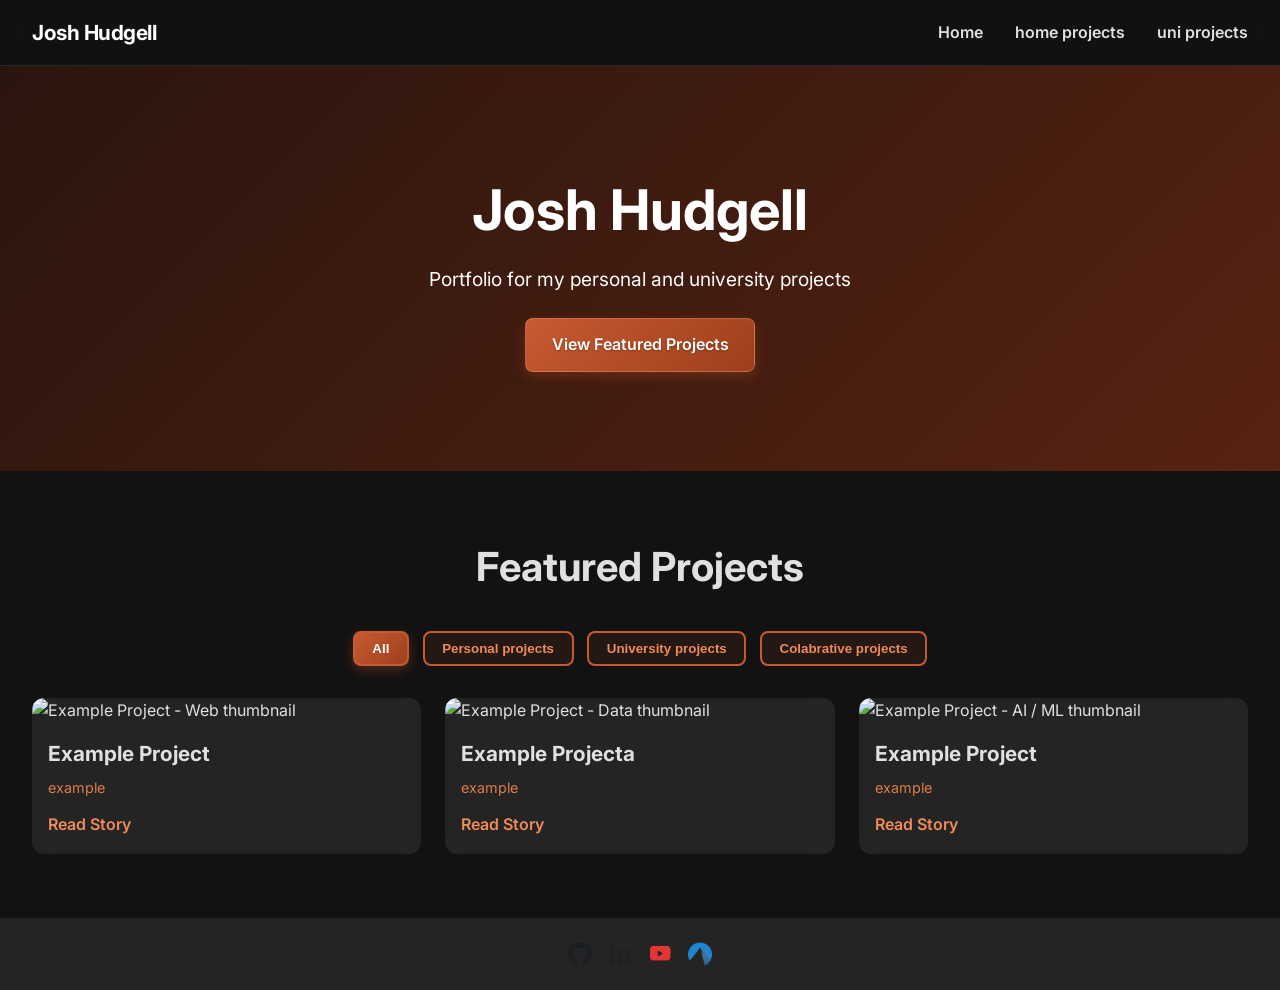
==== index.html @ 154a49a0 "initial commit Creation of the website and it's templets." ====
<!DOCTYPE html>
<html lang="en">
<head>
  <meta charset="UTF-8" />
  <meta name="viewport" content="width=device-width, initial-scale=1.0" />
  <title>Josh Hudgell – Portfolio</title>
  <meta name="description" content="Personal website showcasing academic and personal projects." />
  <link rel="preconnect" href="https://fonts.googleapis.com">
  <link rel="preconnect" href="https://fonts.gstatic.com" crossorigin>
  <link href="https://fonts.googleapis.com/css2?family=Inter:wght@400;600;700&display=swap" rel="stylesheet">
  <link rel="stylesheet" href="style.css" />
</head>
<body>
  <!-- Header Placeholder -->
  <div id="header-placeholder"></div>

  <!-- Hero Section -->
  <section id="hero" class="hero-section">
    <h1>Josh Hudgell</h1>
    <p>Portfolio for my personal and university projects</p>
    <a href="#projects" class="cta-button">View Featured Projects</a>
  </section>

  <!-- Featured Projects Section -->
  <section id="projects" class="projects-section">
    <h2>Featured Projects</h2>
    <div class="filter-bar">
      <button class="filter-btn active" data-filter="all">All</button>
      <button class="filter-btn" data-filter="web">Personal projects</button>
      <button class="filter-btn" data-filter="data">University projects</button>
      <button class="filter-btn" data-filter="hardware">Colabrative projects</button>
    </div>
    <div class="projects-grid">
      <!-- Card 1 -->
      <div class="project-card" data-tags="web" data-project="projects/personal-blog.html">
        <img src="https://via.placeholder.com/400x250/1e293b/60a5fa?text=Example+Project" alt="Example Project - Web thumbnail" />
        <h3>Example Project</h3>
        <p class="tags">example</p>
        <a href="projects/personal-blog.html" class="details-link">Read Story</a>
      </div>
      <!-- Card 2 -->
      <div class="project-card" data-tags="data" data-project="projects/fitness-tracker.html">
        <img src="https://via.placeholder.com/400x250/0f172a/f43f5e?text=Example+Project" alt="Example Project - Data thumbnail" />
        <h3>Example Projecta</h3>
        <p class="tags">example</p>
        <a href="projects/fitness-tracker.html" class="details-link">Read Story</a>
      </div>
      <!-- Card 3 -->
      <div class="project-card" data-tags="ai" data-project="projects/ml-thesis.html">
        <img src="https://via.placeholder.com/400x250/171717/8b5cf6?text=Example+Project" alt="Example Project - AI / ML thumbnail" />
        <h3>Example Project</h3>
        <p class="tags">example</p>
        <a href="projects/ml-thesis.html" class="details-link">Read Story</a>
      </div>
    </div>
  </section>

  <div id="footer-placeholder"></div>

  <script src="app.js"></script>
</body>
</html>
---- style.css ----
/* Premium design system */
:root {
  --font-family: 'Inter', sans-serif;
  --bg-dark: #121212;
  --bg-glass: rgba(255, 255, 255, 0.08);
  --text-primary: #e0e0e0;
  --accent-primary: #c85a32;
  --accent-secondary: #e07a48;
  --gradient-bg: linear-gradient(135deg, #2a150e, #572212);
}

* {
  box-sizing: border-box;
  margin: 0;
  padding: 0;
}

html, body {
  font-family: var(--font-family);
  background: var(--bg-dark);
  color: var(--text-primary);
  line-height: 1.6;
  scroll-behavior: smooth;
  min-height: 100vh;
  display: flex;
  flex-direction: column;
}

#header-placeholder {
  width: 100%;
}

.projects-section {
  flex: 1 0 auto;
}

#footer-placeholder,
.footer-section {
  margin-top: auto;
  width: 100%;
}

a {
  color: var(--accent-primary);
  text-decoration: none;
}

a:hover {
  text-decoration: underline;
}

.navbar {
  position: sticky;
  top: 0;
  width: 100%;
  padding: 1rem 2rem;
  display: flex;
  justify-content: space-between;
  align-items: center;
  background: rgba(18, 18, 18, 0.35);
  backdrop-filter: blur(16px);
  -webkit-backdrop-filter: blur(16px);
  z-index: 1000;
  border-bottom: 1px solid rgba(255, 255, 255, 0.1);
}

.nav-brand a {
  font-size: 1.3rem;
  font-weight: 700;
  color: #ffffff;
  letter-spacing: -0.5px;
  text-decoration: none;
}

.nav-brand a:hover {
  color: var(--accent-primary);
  text-decoration: none;
}

.nav-list {
  list-style: none;
  display: flex;
  gap: 2rem;
}

.nav-list a {
  font-weight: 600;
  color: var(--text-primary);
}

.hero-section {
  height: 45vh;
  display: flex;
  flex-direction: column;
  justify-content: center;
  align-items: center;
  background: var(--gradient-bg);
  color: #fff;
  text-align: center;
  padding: 2rem 1rem;
}

.hero-section h1 {
  font-size: 3.5rem;
  margin-bottom: 0.5rem;
}

.hero-section p {
  font-size: 1.2rem;
  margin-bottom: 1.5rem;
}

.cta-button {
  padding: 0.8rem 1.6rem;
  background: linear-gradient(135deg, #c85a32 0%, #9e3f1b 100%);
  color: #fff;
  border: 1px solid rgba(255, 200, 160, 0.25);
  border-radius: 8px;
  font-weight: 600;
  box-shadow: 0 4px 12px rgba(184, 82, 38, 0.3);
  transition: transform 0.2s, background 0.2s, box-shadow 0.2s;
  display: inline-block;
  text-shadow: 0 1px 2px rgba(0, 0, 0, 0.3);
}

.cta-button:hover {
  transform: translateY(-3px);
  background: linear-gradient(135deg, #d8693f 0%, #ad4822 100%);
  box-shadow: 0 6px 18px rgba(184, 82, 38, 0.45);
  text-decoration: none;
}

.about-section {
  padding: 4rem 2rem;
  background: var(--bg-dark);
}

.about-container {
  display: flex;
  flex-direction: row;
  align-items: center;
  gap: 2rem;
  max-width: 1000px;
  margin: 0 auto;
}

.profile-pic {
  width: 200px;
  height: 200px;
  border-radius: 50%;
  object-fit: cover;
  border: 4px solid var(--bg-glass);
}

.about-text h2 {
  font-size: 2.2rem;
  margin-bottom: 0.8rem;
}

.projects-section {
  padding: 4rem 2rem;
  background: var(--bg-dark);
}

.projects-section h2 {
  text-align: center;
  margin-bottom: 2rem;
  font-size: 2.5rem;
}

.filter-bar {
  text-align: center;
  margin-bottom: 2rem;
}

.filter-btn {
  background: rgba(184, 82, 38, 0.1);
  border: 2px solid #c85a32;
  color: #f08b58;
  padding: 0.5rem 1.1rem;
  margin: 0 0.3rem;
  border-radius: 8px;
  font-weight: 600;
  cursor: pointer;
  transition: background 0.2s, color 0.2s, border-color 0.2s, box-shadow 0.2s;
}

.filter-btn.active,
.filter-btn:hover {
  background: linear-gradient(135deg, #c85a32, #9e3f1b);
  border-color: #c85a32;
  color: #fff;
  box-shadow: 0 4px 12px rgba(184, 82, 38, 0.35);
}

.projects-grid {
  display: grid;
  grid-template-columns: repeat(auto-fit, minmax(260px, 1fr));
  gap: 1.5rem;
}

.project-card {
  background: var(--bg-glass);
  border-radius: 12px;
  overflow: hidden;
  backdrop-filter: blur(8px);
  transition: transform 0.2s, box-shadow 0.2s;
}

.project-card:hover {
  transform: translateY(-5px);
  box-shadow: 0 8px 20px rgba(0,0,0,0.3);
}

.project-card img {
  width: 100%;
  height: 150px;
  object-fit: cover;
}

.project-card h3 {
  margin: 0.8rem 1rem 0.4rem;
  font-size: 1.3rem;
}

.project-card .tags {
  margin: 0 1rem 0.8rem;
  font-size: 0.9rem;
  color: var(--accent-secondary);
}

.details-link {
  display: block;
  margin: 0 1rem 1rem;
  color: #f08b58;
  font-weight: 600;
  transition: color 0.2s;
}

.details-link:hover {
  color: #ffa475;
}

.footer-section {
  padding: 1.5rem 2rem;
  text-align: center;
  background: var(--bg-glass);
  backdrop-filter: blur(12px);
  display: flex;
  flex-direction: column;
  align-items: center;
  justify-content: center;
  gap: 1rem;
}

.footer-content {
  display: flex;
  align-items: center;
  justify-content: center;
  gap: 1.5rem;
  flex-wrap: wrap;
}

.social-icons {
  display: flex;
  align-items: center;
  justify-content: center;
  gap: 1rem;
}

.social-icons a {
  display: inline-flex;
  align-items: center;
  justify-content: center;
  transition: transform 0.2s ease, opacity 0.2s ease;
  text-decoration: none;
}

.social-icons a:hover {
  transform: translateY(-2px) scale(1.1);
  opacity: 0.9;
}

.social-icons img,
.social-icons a img {
  width: 24px;
  height: 24px;
  max-width: 24px;
  max-height: 24px;
  object-fit: contain;
  vertical-align: middle;
  display: inline-block;
}

.footer-section p {
  margin: 0;
  font-size: 0.95rem;
  color: var(--text-primary);
  opacity: 0.85;
}

@media (max-width: 768px) {
  .about-container {
    flex-direction: column;
  }
}

/* Modal Overlay & Pop-up Window */
.modal-overlay {
  position: fixed;
  top: 0;
  left: 0;
  width: 100vw;
  height: 100vh;
  background: rgba(0, 0, 0, 0.75);
  backdrop-filter: blur(10px);
  display: flex;
  justify-content: center;
  align-items: center;
  z-index: 2000;
  opacity: 0;
  pointer-events: none;
  transition: opacity 0.3s ease;
  padding: 1.5rem;
}

.modal-overlay.active {
  opacity: 1;
  pointer-events: auto;
}

.modal-dialog {
  background: #18181b;
  border: 1px solid rgba(255, 255, 255, 0.15);
  border-radius: 16px;
  width: 100%;
  max-width: 800px;
  max-height: 85vh;
  overflow-y: auto;
  scrollbar-width: none;
  -ms-overflow-style: none;
  position: relative;
  box-shadow: 0 25px 50px -12px rgba(0, 0, 0, 0.6);
  transform: scale(0.92) translateY(20px);
  transition: transform 0.3s cubic-bezier(0.16, 1, 0.3, 1);
  padding: 2.5rem;
  color: var(--text-primary);
}

.modal-dialog::-webkit-scrollbar {
  display: none;
  width: 0;
  height: 0;
}

.modal-overlay.active .modal-dialog {
  transform: scale(1) translateY(0);
}

.modal-close {
  position: absolute;
  top: 1.25rem;
  right: 1.25rem;
  background: rgba(255, 255, 255, 0.1);
  border: none;
  color: #fff;
  font-size: 1.5rem;
  width: 38px;
  height: 38px;
  border-radius: 50%;
  cursor: pointer;
  display: flex;
  align-items: center;
  justify-content: center;
  transition: background 0.2s, transform 0.2s;
  z-index: 10;
}

.modal-close:hover {
  background: rgba(255, 255, 255, 0.25);
  transform: rotate(90deg);
}

/* Project Detail Page & Modal Body Styles */
.project-detail-container {
  max-width: 800px;
  margin: 0 auto;
}

.project-detail-header {
  margin-bottom: 2rem;
}

.project-badge {
  display: inline-block;
  padding: 0.35rem 0.85rem;
  background: rgba(200, 90, 50, 0.18);
  color: #f08b58;
  border: 1px solid rgba(240, 139, 88, 0.4);
  border-radius: 20px;
  font-size: 0.85rem;
  font-weight: 600;
  text-transform: uppercase;
  letter-spacing: 0.5px;
  margin-bottom: 1rem;
}

.project-badge.uni-badge {
  background: rgba(180, 83, 9, 0.2);
  color: #fbbf24;
  border-color: rgba(251, 191, 36, 0.4);
}

.project-title {
  font-size: 2.2rem;
  line-height: 1.25;
  margin-bottom: 0.75rem;
  color: #ffffff;
}

.project-subtitle {
  font-size: 1.1rem;
  color: #a1a1aa;
  margin-bottom: 1.25rem;
  line-height: 1.5;
}

.project-meta {
  display: flex;
  gap: 1.5rem;
  flex-wrap: wrap;
  font-size: 0.9rem;
  color: #71717a;
  border-top: 1px solid rgba(255, 255, 255, 0.1);
  padding-top: 1rem;
}

.project-meta strong {
  color: #e4e4e7;
}

.project-hero-image img {
  width: 100%;
  height: auto;
  border-radius: 12px;
  margin-bottom: 2rem;
  border: 1px solid rgba(255, 255, 255, 0.1);
}

.project-story h2 {
  font-size: 1.5rem;
  margin-top: 1.75rem;
  margin-bottom: 0.75rem;
  color: #f4f4f5;
  border-left: 4px solid var(--accent-primary);
  padding-left: 0.75rem;
}

.project-story p {
  color: #d4d4d8;
  margin-bottom: 1rem;
  line-height: 1.7;
}

.project-story ul {
  margin-bottom: 1.5rem;
  padding-left: 1.25rem;
}

.project-story li {
  margin-bottom: 0.5rem;
  color: #d4d4d8;
}

.project-story li strong {
  color: #ffffff;
}

.project-detail-footer {
  margin-top: 2.5rem;
  padding-top: 1.5rem;
  border-top: 1px solid rgba(255, 255, 255, 0.1);
  display: flex;
  justify-content: flex-end;
}

.project-detail-body {
  padding: 3rem 1.5rem;
  background: var(--bg-dark);
}
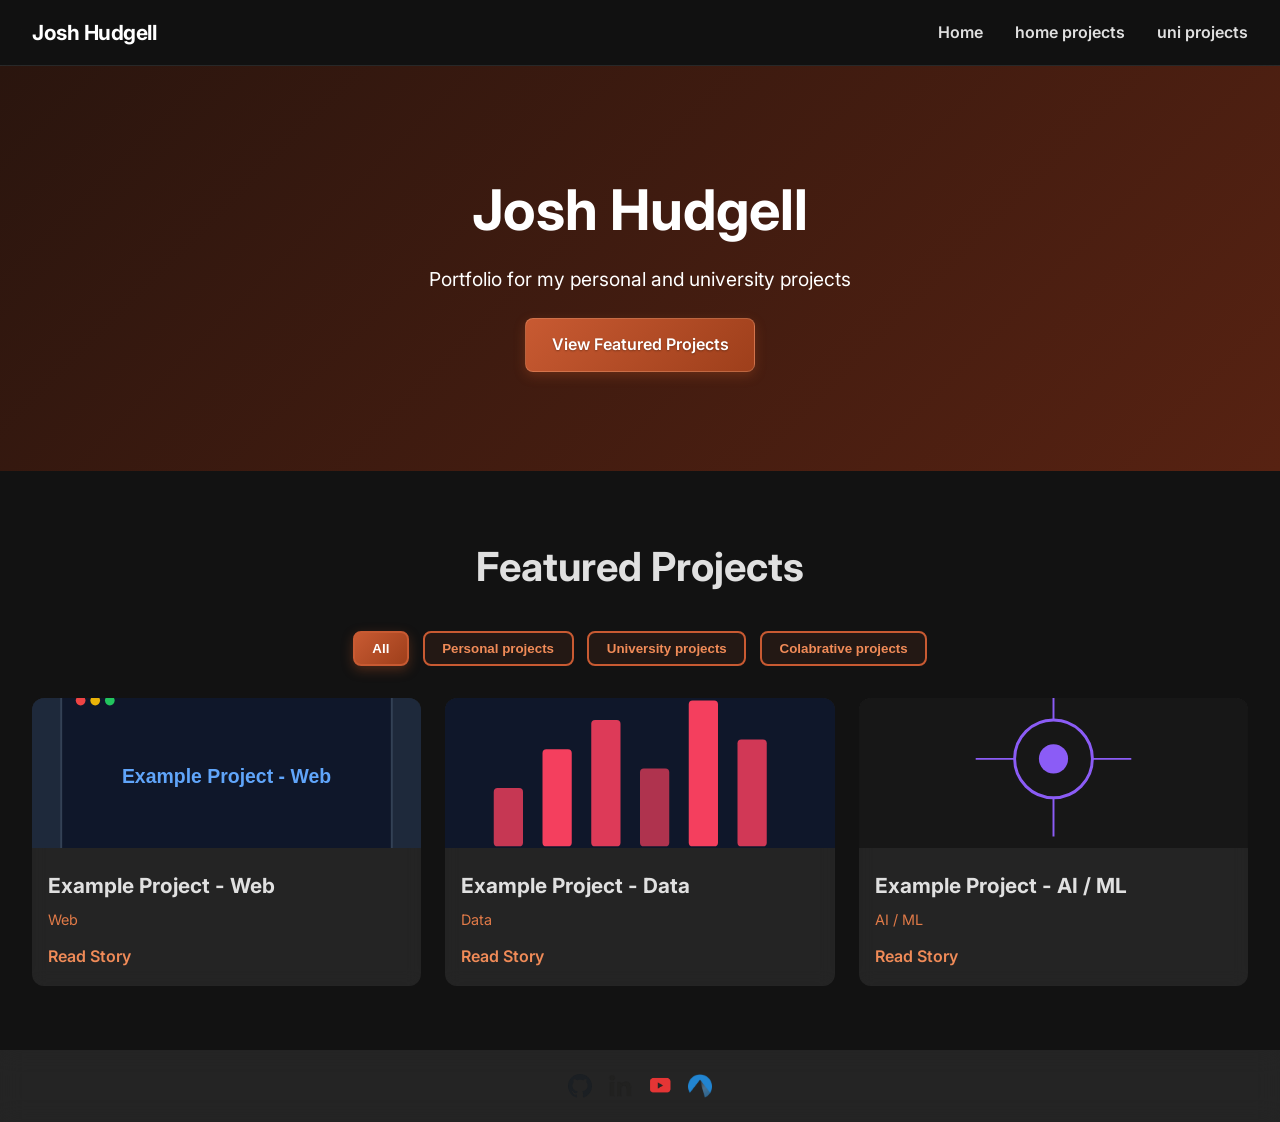
==== commit edede007: "placeholders to speed the website up" ====
--- a/index.html
+++ b/index.html
@@ -33,23 +33,23 @@
     <div class="projects-grid">
       <!-- Card 1 -->
       <div class="project-card" data-tags="web" data-project="projects/personal-blog.html">
-        <img src="https://via.placeholder.com/400x250/1e293b/60a5fa?text=Example+Project" alt="Example Project - Web thumbnail" />
-        <h3>Example Project</h3>
-        <p class="tags">example</p>
+        <img src="images/placeholder-web.svg" alt="Example Project - Web thumbnail" />
+        <h3>Example Project - Web</h3>
+        <p class="tags">Web</p>
         <a href="projects/personal-blog.html" class="details-link">Read Story</a>
       </div>
       <!-- Card 2 -->
       <div class="project-card" data-tags="data" data-project="projects/fitness-tracker.html">
-        <img src="https://via.placeholder.com/400x250/0f172a/f43f5e?text=Example+Project" alt="Example Project - Data thumbnail" />
-        <h3>Example Projecta</h3>
-        <p class="tags">example</p>
+        <img src="images/placeholder-data.svg" alt="Example Project - Data thumbnail" />
+        <h3>Example Project - Data</h3>
+        <p class="tags">Data</p>
         <a href="projects/fitness-tracker.html" class="details-link">Read Story</a>
       </div>
       <!-- Card 3 -->
       <div class="project-card" data-tags="ai" data-project="projects/ml-thesis.html">
-        <img src="https://via.placeholder.com/400x250/171717/8b5cf6?text=Example+Project" alt="Example Project - AI / ML thumbnail" />
-        <h3>Example Project</h3>
-        <p class="tags">example</p>
+        <img src="images/placeholder-ai.svg" alt="Example Project - AI / ML thumbnail" />
+        <h3>Example Project - AI / ML</h3>
+        <p class="tags">AI / ML</p>
         <a href="projects/ml-thesis.html" class="details-link">Read Story</a>
       </div>
     </div>
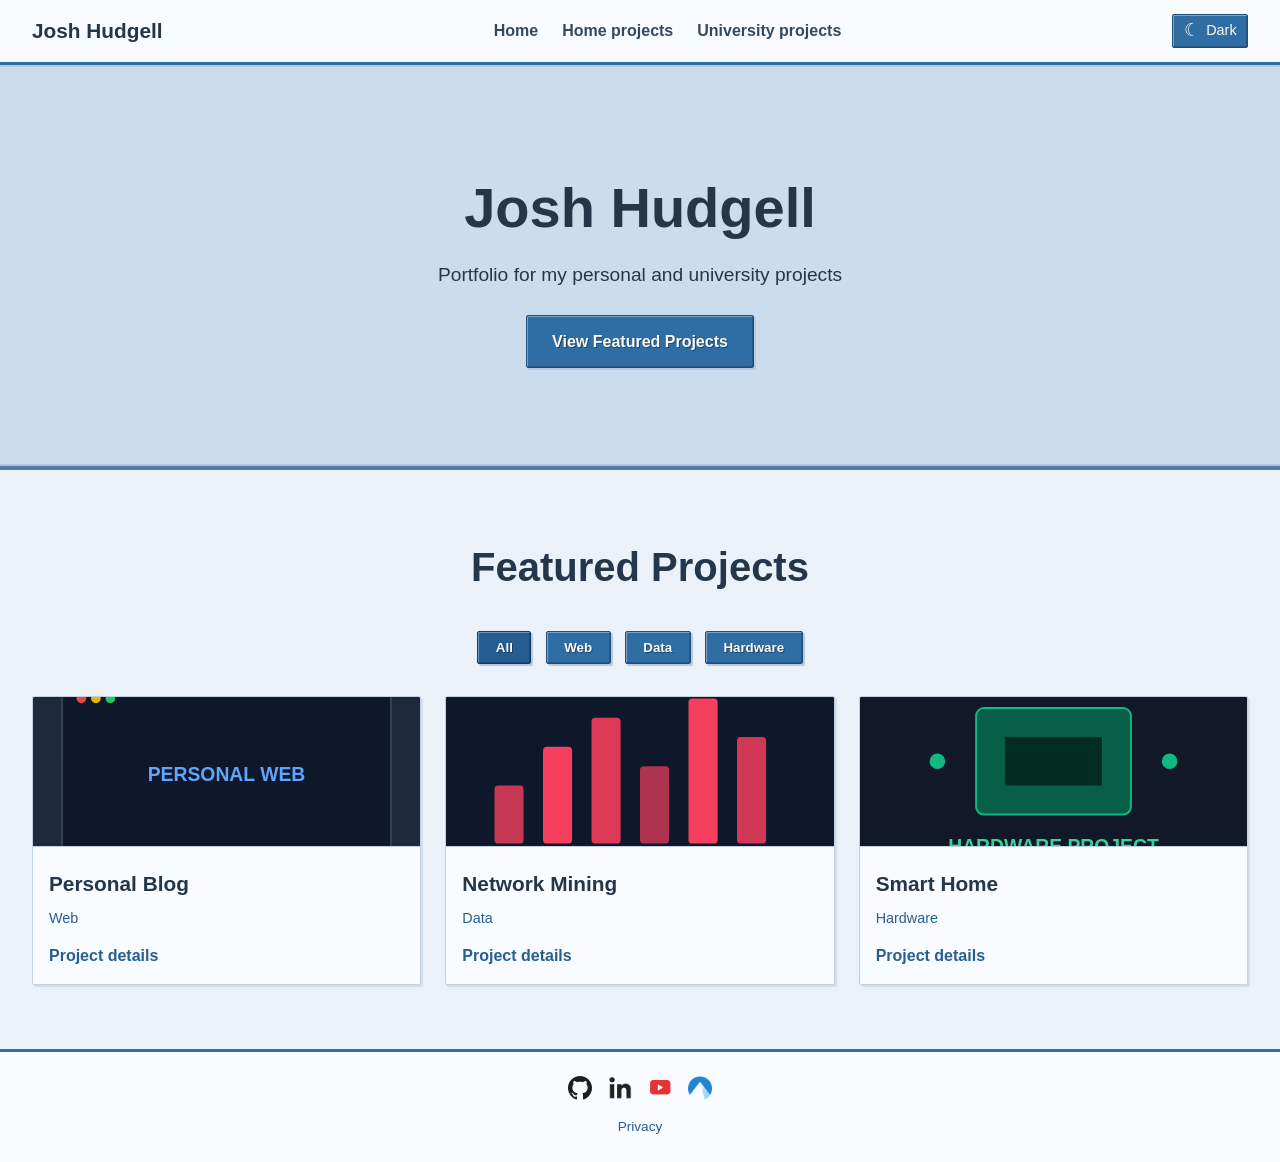
==== commit f863c674: "re-design" ====
--- a/index.html
+++ b/index.html
@@ -3,11 +3,8 @@
 <head>
   <meta charset="UTF-8" />
   <meta name="viewport" content="width=device-width, initial-scale=1.0" />
-  <title>Josh Hudgell – Portfolio</title>
-  <meta name="description" content="Personal website showcasing academic and personal projects." />
-  <link rel="preconnect" href="https://fonts.googleapis.com">
-  <link rel="preconnect" href="https://fonts.gstatic.com" crossorigin>
-  <link href="https://fonts.googleapis.com/css2?family=Inter:wght@400;600;700&display=swap" rel="stylesheet">
+  <title>Josh Hudgell | Portfolio</title>
+  <meta name="description" content="Personal, university and hardware projects by Josh Hudgell, a mechatronics student at UWE." />
   <link rel="stylesheet" href="style.css" />
 </head>
 <body>
@@ -26,31 +23,31 @@
     <h2>Featured Projects</h2>
     <div class="filter-bar">
       <button class="filter-btn active" data-filter="all">All</button>
-      <button class="filter-btn" data-filter="web">Personal projects</button>
-      <button class="filter-btn" data-filter="data">University projects</button>
-      <button class="filter-btn" data-filter="hardware">Colabrative projects</button>
+      <button class="filter-btn" data-filter="web">Web</button>
+      <button class="filter-btn" data-filter="data">Data</button>
+      <button class="filter-btn" data-filter="hardware">Hardware</button>
     </div>
     <div class="projects-grid">
       <!-- Card 1 -->
       <div class="project-card" data-tags="web" data-project="projects/personal-blog.html">
-        <img src="images/placeholder-web.svg" alt="Example Project - Web thumbnail" />
-        <h3>Example Project - Web</h3>
+        <img src="images/placeholder-web.svg" alt="" />
+        <h3>Personal Blog</h3>
         <p class="tags">Web</p>
-        <a href="projects/personal-blog.html" class="details-link">Read Story</a>
+        <a href="projects/personal-blog.html" class="details-link">Project details</a>
       </div>
       <!-- Card 2 -->
-      <div class="project-card" data-tags="data" data-project="projects/fitness-tracker.html">
-        <img src="images/placeholder-data.svg" alt="Example Project - Data thumbnail" />
-        <h3>Example Project - Data</h3>
+      <div class="project-card" data-tags="data" data-project="projects/network-mining.html">
+        <img src="images/placeholder-data.svg" alt="" />
+        <h3>Network Mining</h3>
         <p class="tags">Data</p>
-        <a href="projects/fitness-tracker.html" class="details-link">Read Story</a>
+        <a href="projects/network-mining.html" class="details-link">Project details</a>
       </div>
       <!-- Card 3 -->
-      <div class="project-card" data-tags="ai" data-project="projects/ml-thesis.html">
-        <img src="images/placeholder-ai.svg" alt="Example Project - AI / ML thumbnail" />
-        <h3>Example Project - AI / ML</h3>
-        <p class="tags">AI / ML</p>
-        <a href="projects/ml-thesis.html" class="details-link">Read Story</a>
+      <div class="project-card" data-tags="hardware" data-project="projects/smart-home.html">
+        <img src="images/placeholder-hardware.svg" alt="" />
+        <h3>Smart Home</h3>
+        <p class="tags">Hardware</p>
+        <a href="projects/smart-home.html" class="details-link">Project details</a>
       </div>
     </div>
   </section>
--- a/style.css
+++ b/style.css
@@ -57,11 +57,14 @@
   display: flex;
   justify-content: space-between;
   align-items: center;
-  background: rgba(18, 18, 18, 0.35);
+  /* slightly stronger glass so it separates from dark content */
+  background: rgba(18, 18, 18, 0.65);
   backdrop-filter: blur(16px);
   -webkit-backdrop-filter: blur(16px);
   z-index: 1000;
-  border-bottom: 1px solid rgba(255, 255, 255, 0.1);
+  border-bottom: 1px solid rgba(255, 255, 255, 0.06);
+  /* subtle drop shadow to create depth against dark backgrounds */
+  box-shadow: 0 6px 20px rgba(0, 0, 0, 0.45);
 }
 
 .nav-brand a {
@@ -145,11 +148,12 @@
 }
 
 .profile-pic {
-  width: 200px;
-  height: 200px;
+  width: min(40vw, 200px);
+  height: auto;
   border-radius: 50%;
   object-fit: cover;
   border: 4px solid var(--bg-glass);
+  max-width: 200px;
 }
 
 .about-text h2 {
@@ -251,6 +255,9 @@
   align-items: center;
   justify-content: center;
   gap: 1rem;
+  /* clear separation from page content */
+  border-top: 1px solid rgba(255, 255, 255, 0.06);
+  box-shadow: 0 -10px 24px rgba(0,0,0,0.45);
 }
 
 .footer-content {
@@ -302,6 +309,45 @@
 @media (max-width: 768px) {
   .about-container {
     flex-direction: column;
+    gap: 1rem;
+    padding: 0 1rem;
+  }
+  .about-text {
+    text-align: center;
+  }
+  .profile-pic {
+    margin: 0 auto;
+  }
+  .hero-section h1 {
+    font-size: 2rem;
+  }
+  .hero-section p {
+    font-size: 1rem;
+  }
+  .about-section {
+    padding: 2rem 1rem;
+  }
+  /* Responsive project filter buttons */
+  .filter-bar {
+    display: flex;
+    flex-wrap: wrap;
+    gap: 0.5rem;
+    justify-content: center;
+    align-items: center;
+    margin-bottom: 1rem;
+  }
+  .filter-btn {
+    flex: 1 1 calc(50% - 1rem);
+    max-width: 220px;
+    padding: 0.6rem 0.9rem;
+    text-align: center;
+  }
+}
+
+@media (max-width: 420px) {
+  .filter-btn {
+    flex-basis: 100%;
+    max-width: none;
   }
 }
 
@@ -489,3 +535,364 @@
   background: var(--bg-dark);
 }
 
+/* Early-2000s inspired finish: flat panels, crisp borders and squared controls. */
+:root {
+  --font-family: Tahoma, Verdana, Arial, sans-serif;
+  --bg-dark: #171513;
+  --bg-glass: #24211e;
+  --text-primary: #e8dfd4;
+  --accent-primary: #d66a3d;
+  --accent-secondary: #e39a5f;
+  --gradient-bg: #74351f;
+}
+
+body {
+  background-color: #171513;
+  background-image: none;
+}
+
+a { color: #f09a67; }
+a:hover { color: #ffc08d; }
+
+.navbar {
+  padding: 0.85rem 2rem;
+  background: #211e1b;
+  border-bottom: 3px solid #8d4528;
+  box-shadow: 0 2px 0 #0b0a09;
+  backdrop-filter: none;
+  -webkit-backdrop-filter: none;
+}
+
+.nav-brand a { letter-spacing: 0; }
+.nav-list { gap: 1.5rem; }
+.nav-list a { color: #e8dfd4; }
+.nav-list a:hover { color: #f09a67; }
+
+.hero-section {
+  background: #74351f;
+  border-bottom: 4px solid #a65330;
+  box-shadow: inset 0 -2px 0 #4d2619;
+}
+
+.hero-section h1,
+.projects-section h2,
+.about-text h2 {
+  text-shadow: 2px 2px 0 #442316;
+}
+
+.cta-button,
+.filter-btn {
+  border: 1px solid #f0a06a;
+  border-radius: 2px;
+  background: #b6502d;
+  color: #fff4e9;
+  box-shadow: inset 1px 1px 0 rgba(255,255,255,.28), inset -1px -1px 0 rgba(48,17,8,.45), 2px 2px 0 rgba(0,0,0,.28);
+  text-shadow: 1px 1px 0 rgba(0,0,0,.35);
+  transition: background-color .15s, transform .15s;
+}
+
+.cta-button:hover,
+.filter-btn.active,
+.filter-btn:hover {
+  background: #d66a3d;
+  border-color: #ffc08d;
+  box-shadow: inset 1px 1px 0 rgba(255,255,255,.35), inset -1px -1px 0 rgba(48,17,8,.4), 2px 2px 0 rgba(0,0,0,.28);
+  transform: none;
+}
+
+.project-card {
+  background: #24211e;
+  border: 1px solid #55463b;
+  border-radius: 2px;
+  backdrop-filter: none;
+  box-shadow: 2px 2px 0 #0d0c0b;
+}
+
+.project-card:hover {
+  transform: translateY(-2px);
+  box-shadow: 3px 4px 0 #0d0c0b;
+}
+
+.project-card img { border-bottom: 1px solid #55463b; }
+.project-card h3 { color: #f2e7dc; }
+.project-card .tags { color: #e39a5f; }
+
+.profile-pic {
+  border: 3px solid #a65330;
+  border-radius: 3px;
+}
+
+.footer-section {
+  background: #211e1b;
+  border-top: 3px solid #8d4528;
+  box-shadow: 0 -2px 0 #0b0a09;
+  backdrop-filter: none;
+}
+
+section + section { border-top-color: #302923; }
+
+.modal-overlay {
+  background: rgba(0,0,0,.78);
+  backdrop-filter: none;
+}
+
+.modal-dialog {
+  background: #211e1b;
+  border: 2px solid #8d634b;
+  border-radius: 3px;
+  box-shadow: 6px 6px 0 rgba(0,0,0,.45);
+}
+
+.modal-close {
+  background: #74351f;
+  border: 1px solid #c77a50;
+  border-radius: 2px;
+}
+
+.modal-close:hover { background: #a65330; transform: none; }
+
+@media (max-width: 600px) {
+  .navbar { padding: .75rem 1rem; }
+  .nav-list { gap: .8rem; }
+}
+
+/* Theme follows the visitor's operating system or browser preference. */
+:root {
+  color-scheme: light;
+  --bg-dark: #eaf1f8;
+  --bg-glass: #f8fbff;
+  --text-primary: #24364a;
+  --accent-primary: #2e6ea5;
+  --accent-secondary: #285f91;
+  --gradient-bg: #cbdced;
+}
+
+body { background: #eaf1f8; color: #24364a; }
+a { color: #0645ad; }
+a:hover { color: #163b62; }
+.navbar {
+  background: #f8fbff;
+  border-bottom-color: #2e6ea5;
+  box-shadow: 0 2px 0 #b8cadd;
+}
+.nav-brand a { color: #24364a; }
+.nav-list a { color: #34495e; }
+.hero-section {
+  background: #cbdced;
+  color: #24364a;
+  border-bottom-color: #547da7;
+  box-shadow: inset 0 -2px 0 #b0c8df;
+}
+.hero-section h1, .projects-section h2, .about-text h2 { text-shadow: none; }
+.cta-button, .filter-btn {
+  background: #2e6ea5;
+  color: #fffaf4;
+  border-color: #204f7a;
+  box-shadow: inset 1px 1px 0 rgba(255,255,255,.35), inset -1px -1px 0 rgba(62,24,12,.35), 2px 2px 0 #b8cadd;
+}
+.cta-button:hover, .filter-btn.active, .filter-btn:hover {
+  background: #245d91;
+  border-color: #163b62;
+  color: #fffaf4;
+  box-shadow: inset 1px 1px 0 rgba(255,255,255,.25), inset -1px -1px 0 rgba(62,24,12,.35), 2px 2px 0 #b8cadd;
+}
+.about-section, .projects-section, .project-detail-body { background: #eaf1f8; }
+.project-card {
+  background: #f8fbff;
+  border-color: #c1d1e0;
+  box-shadow: 2px 2px 0 #d2dfeb;
+}
+.project-card:hover { box-shadow: 3px 4px 0 #c1d1e0; }
+.project-card img { border-bottom-color: #c1d1e0; }
+.project-card h3, .project-title, .project-story h2 { color: #24364a; }
+.project-card .tags, .details-link { color: #285f91; }
+.details-link:hover { color: #163b62; }
+.profile-pic { border-color: #2e6ea5; }
+.footer-section { background: #dce8f4; border-top-color: #2e6ea5; box-shadow: 0 -2px 0 #b8cadd; }
+.footer-section p { color: #34495e; }
+section + section { border-top-color: #d4e0ec; }
+.modal-overlay { background: rgba(48,39,32,.58); }
+.modal-dialog { background: #f8fbff; color: #24364a; border-color: #7798b7; }
+.modal-close { background: #2e6ea5; border-color: #204f7a; }
+.project-badge { background: #dceafa; color: #245d91; border-color: #8caecc; }
+.project-badge.uni-badge { background: #e5edf8; color: #365f8a; border-color: #8caecc; }
+.project-subtitle { color: #52677c; }
+.project-meta { color: #60758a; border-top-color: #d2dfeb; }
+.project-meta strong { color: #34495e; }
+.project-hero-image img { border-color: #c1d1e0; }
+.project-story p, .project-story li { color: #34495e; }
+.project-story li strong { color: #24364a; }
+.project-detail-footer { border-top-color: #d2dfeb; }
+.error-container h1 { color: #24364a; }
+.error-content { max-width: 720px; margin: 0 auto; padding: 2rem; text-align: center; }
+.error-content h1 { margin-bottom: .5rem; font-size: 2rem; }
+.project-detail-footer { gap: .75rem; flex-wrap: wrap; }
+
+
+  :root[data-theme="dark"] {
+    color-scheme: dark;
+    --bg-dark: #171513;
+    --bg-glass: #24211e;
+    --text-primary: #e8dfd4;
+    --accent-primary: #d66a3d;
+    --accent-secondary: #e39a5f;
+    --gradient-bg: #74351f;
+  }
+:root[data-theme="dark"] body { background: #171513; color: #e8dfd4; }
+:root[data-theme="dark"] a { color: #f09a67; }
+:root[data-theme="dark"] a:hover { color: #ffc08d; }
+:root[data-theme="dark"] .navbar { background: #211e1b; border-bottom-color: #8d4528; box-shadow: 0 2px 0 #0b0a09; }
+:root[data-theme="dark"] .nav-brand a { color: #fff; }
+:root[data-theme="dark"] .nav-list a { color: #e8dfd4; }
+:root[data-theme="dark"] .hero-section { background: #74351f; color: #fff; border-bottom-color: #a65330; box-shadow: inset 0 -2px 0 #4d2619; }
+:root[data-theme="dark"] .hero-section h1, :root[data-theme="dark"] .projects-section h2, :root[data-theme="dark"] .about-text h2 { text-shadow: 2px 2px 0 #442316; }
+:root[data-theme="dark"] .cta-button, :root[data-theme="dark"] .filter-btn { background: #b6502d; color: #fff4e9; border-color: #f0a06a; box-shadow: inset 1px 1px 0 rgba(255,255,255,.28), inset -1px -1px 0 rgba(48,17,8,.45), 2px 2px 0 rgba(0,0,0,.28); }
+:root[data-theme="dark"] .cta-button:hover, :root[data-theme="dark"] .filter-btn.active, :root[data-theme="dark"] .filter-btn:hover { background: #d66a3d; border-color: #ffc08d; color: #fff; box-shadow: inset 1px 1px 0 rgba(255,255,255,.35), inset -1px -1px 0 rgba(48,17,8,.4), 2px 2px 0 rgba(0,0,0,.28); }
+:root[data-theme="dark"] .about-section, :root[data-theme="dark"] .projects-section, :root[data-theme="dark"] .project-detail-body { background: #171513; }
+:root[data-theme="dark"] .project-card { background: #24211e; border-color: #55463b; box-shadow: 2px 2px 0 #0d0c0b; }
+:root[data-theme="dark"] .project-card:hover { box-shadow: 3px 4px 0 #0d0c0b; }
+:root[data-theme="dark"] .project-card img { border-bottom-color: #55463b; }
+:root[data-theme="dark"] .project-card h3, :root[data-theme="dark"] .project-title, :root[data-theme="dark"] .project-story h2 { color: #f2e7dc; }
+:root[data-theme="dark"] .project-card .tags, :root[data-theme="dark"] .details-link { color: #e39a5f; }
+:root[data-theme="dark"] .details-link:hover { color: #ffc08d; }
+:root[data-theme="dark"] .profile-pic { border-color: #a65330; }
+:root[data-theme="dark"] .footer-section { background: #211e1b; border-top-color: #8d4528; box-shadow: 0 -2px 0 #0b0a09; }
+:root[data-theme="dark"] .footer-section p { color: #e8dfd4; }
+:root[data-theme="dark"] section + section { border-top-color: #302923; }
+:root[data-theme="dark"] .modal-overlay { background: rgba(0,0,0,.78); }
+:root[data-theme="dark"] .modal-dialog { background: #211e1b; color: #e8dfd4; border-color: #8d634b; }
+:root[data-theme="dark"] .modal-close { background: #74351f; border-color: #c77a50; }
+:root[data-theme="dark"] .project-badge { background: rgba(200,90,50,.18); color: #f08b58; border-color: rgba(240,139,88,.4); }
+:root[data-theme="dark"] .project-badge.uni-badge { background: rgba(180,83,9,.2); color: #fbbf24; border-color: rgba(251,191,36,.4); }
+:root[data-theme="dark"] .project-subtitle { color: #a1a1aa; }
+:root[data-theme="dark"] .project-meta { color: #71717a; border-top-color: rgba(255,255,255,.1); }
+:root[data-theme="dark"] .project-meta strong { color: #e4e4e7; }
+:root[data-theme="dark"] .project-hero-image img { border-color: rgba(255,255,255,.1); }
+:root[data-theme="dark"] .project-story p, :root[data-theme="dark"] .project-story li { color: #d4d4d8; }
+:root[data-theme="dark"] .project-story li strong { color: #fff; }
+:root[data-theme="dark"] .project-detail-footer { border-top-color: rgba(255,255,255,.1); }
+:root[data-theme="dark"] .error-container h1 { color: #fff; }
+.error-container {
+  display: flex;
+  justify-content: center;
+  align-items: center;
+  min-height: calc(100vh - 150px);
+}
+
+.error-container h1 {
+  font-family: 'Fire Code', 'JetBrains Mono', monospace;
+  font-weight: 700;
+  color: #ffffff;
+  text-align: center;
+}
+
+/* Navigation theme control */
+.theme-toggle {
+  flex: 0 0 auto;
+  display: inline-flex;
+  align-items: center;
+  justify-content: center;
+  gap: .4rem;
+  min-height: 34px;
+  padding: .3rem .65rem;
+  border: 1px solid #204f7a;
+  border-radius: 2px;
+  background: #2e6ea5;
+  color: #fffaf4;
+  font: inherit;
+  font-size: .9rem;
+  cursor: pointer;
+  box-shadow: inset 1px 1px 0 rgba(255,255,255,.38), inset -1px -1px 0 rgba(15,45,75,.35);
+}
+.theme-toggle:hover { background: #245d91; }
+.theme-toggle:focus-visible { outline: 2px solid #5a9bd2; outline-offset: 3px; }
+.theme-toggle-icon { font-size: 1.1rem; line-height: 1; }
+.error-container h1 { color: #24364a; }
+.cta-button, .filter-btn {
+  box-shadow: inset 1px 1px 0 rgba(255,255,255,.38), inset -1px -1px 0 rgba(15,45,75,.35), 2px 2px 0 #b8cadd;
+}
+.cta-button:hover, .filter-btn.active, .filter-btn:hover {
+  box-shadow: inset 1px 1px 0 rgba(255,255,255,.35), inset -1px -1px 0 rgba(15,45,75,.4), 2px 2px 0 #b8cadd;
+}
+
+:root[data-theme="dark"] .theme-toggle { background: #b6502d; color: #fff4e9; border-color: #f0a06a; }
+:root[data-theme="dark"] .theme-toggle:hover { background: #d66a3d; }
+:root[data-theme="dark"] .error-container h1 { color: #fff; }
+
+@media (max-width: 600px) {
+  .theme-toggle { padding: .25rem .45rem; }
+  .theme-toggle-label { display: none; }
+}
+
+/* Thin dividers between major stacked sections to preserve visual barriers in dark mode */
+section + section {
+  border-top: 1px solid rgba(255,255,255,0.03);
+}
+
+/* Ensure hero and primary sections appear above thin dividers (avoid overlap with sticky navbar) */
+section {
+  position: relative;
+  z-index: 0;
+}
+
+.profile-mark {
+  width: min(40vw, 200px);
+  height: min(40vw, 200px);
+  max-width: 200px;
+  max-height: 200px;
+  flex: 0 0 auto;
+  display: grid;
+  place-items: center;
+  border: 3px solid #2e6ea5;
+  background: #cbdced;
+  color: #204f7a;
+  font: 700 3rem/1 Tahoma, Verdana, sans-serif;
+  letter-spacing: .06em;
+  box-shadow: inset 3px 3px 0 rgba(255,255,255,.75), inset -3px -3px 0 rgba(32,79,122,.18), 3px 3px 0 #b8cadd;
+}
+
+.privacy-link { font-size: .85rem; color: #285f91; }
+.privacy-link:hover { color: #163b62; }
+.privacy-page code { padding: .1rem .3rem; background: #dceafa; border: 1px solid #c1d1e0; color: #204f7a; }
+.privacy-page .project-detail-header { padding-bottom: 1.25rem; border-bottom: 3px solid #2e6ea5; }
+.privacy-panels { display: grid; gap: 1rem; }
+.privacy-card {
+  padding: 1.25rem 1.5rem;
+  background: #f8fbff;
+  border: 1px solid #c1d1e0;
+  box-shadow: 2px 2px 0 #d2dfeb;
+}
+.privacy-card h2 {
+  margin: 0 0 .65rem;
+  padding-left: .7rem;
+  border-left: 4px solid #2e6ea5;
+  color: #24364a;
+  font-size: 1.3rem;
+}
+.privacy-card p { margin-bottom: .7rem; color: #34495e; line-height: 1.65; }
+.privacy-card p:last-child { margin-bottom: 0; }
+.privacy-preference-control { display: flex; align-items: center; gap: .75rem; flex-wrap: wrap; margin: .25rem 0 1.5rem; }
+#theme-reset-status { color: #285f91; font-size: .9rem; }
+.error-container .error-message { margin-bottom: 1rem; color: #52677c; }
+
+:root[data-theme="dark"] .profile-mark {
+  border-color: #d66a3d;
+  background: #24211e;
+  color: #e8dfd4;
+  box-shadow: inset 3px 3px 0 rgba(255,255,255,.08), inset -3px -3px 0 rgba(0,0,0,.25), 3px 3px 0 #0d0c0b;
+}
+:root[data-theme="dark"] .privacy-link { color: #e39a5f; }
+:root[data-theme="dark"] .privacy-link:hover { color: #ffc08d; }
+:root[data-theme="dark"] .privacy-page code { background: #24211e; border-color: #55463b; color: #e8dfd4; }
+:root[data-theme="dark"] .privacy-page .project-detail-header { border-bottom-color: #d66a3d; }
+:root[data-theme="dark"] .privacy-card { background: #24211e; border-color: #55463b; box-shadow: 2px 2px 0 #0d0c0b; }
+:root[data-theme="dark"] .privacy-card h2 { border-left-color: #d66a3d; color: #f2e7dc; }
+:root[data-theme="dark"] .privacy-card p { color: #d4d4d8; }
+:root[data-theme="dark"] #theme-reset-status { color: #e39a5f; }
+:root[data-theme="dark"] .error-container .error-message { color: #d4d4d8; }
+
+@media (max-width: 768px) {
+  .profile-mark { margin: 0 auto; }
+  .privacy-card { padding: 1rem; }
+}
+
